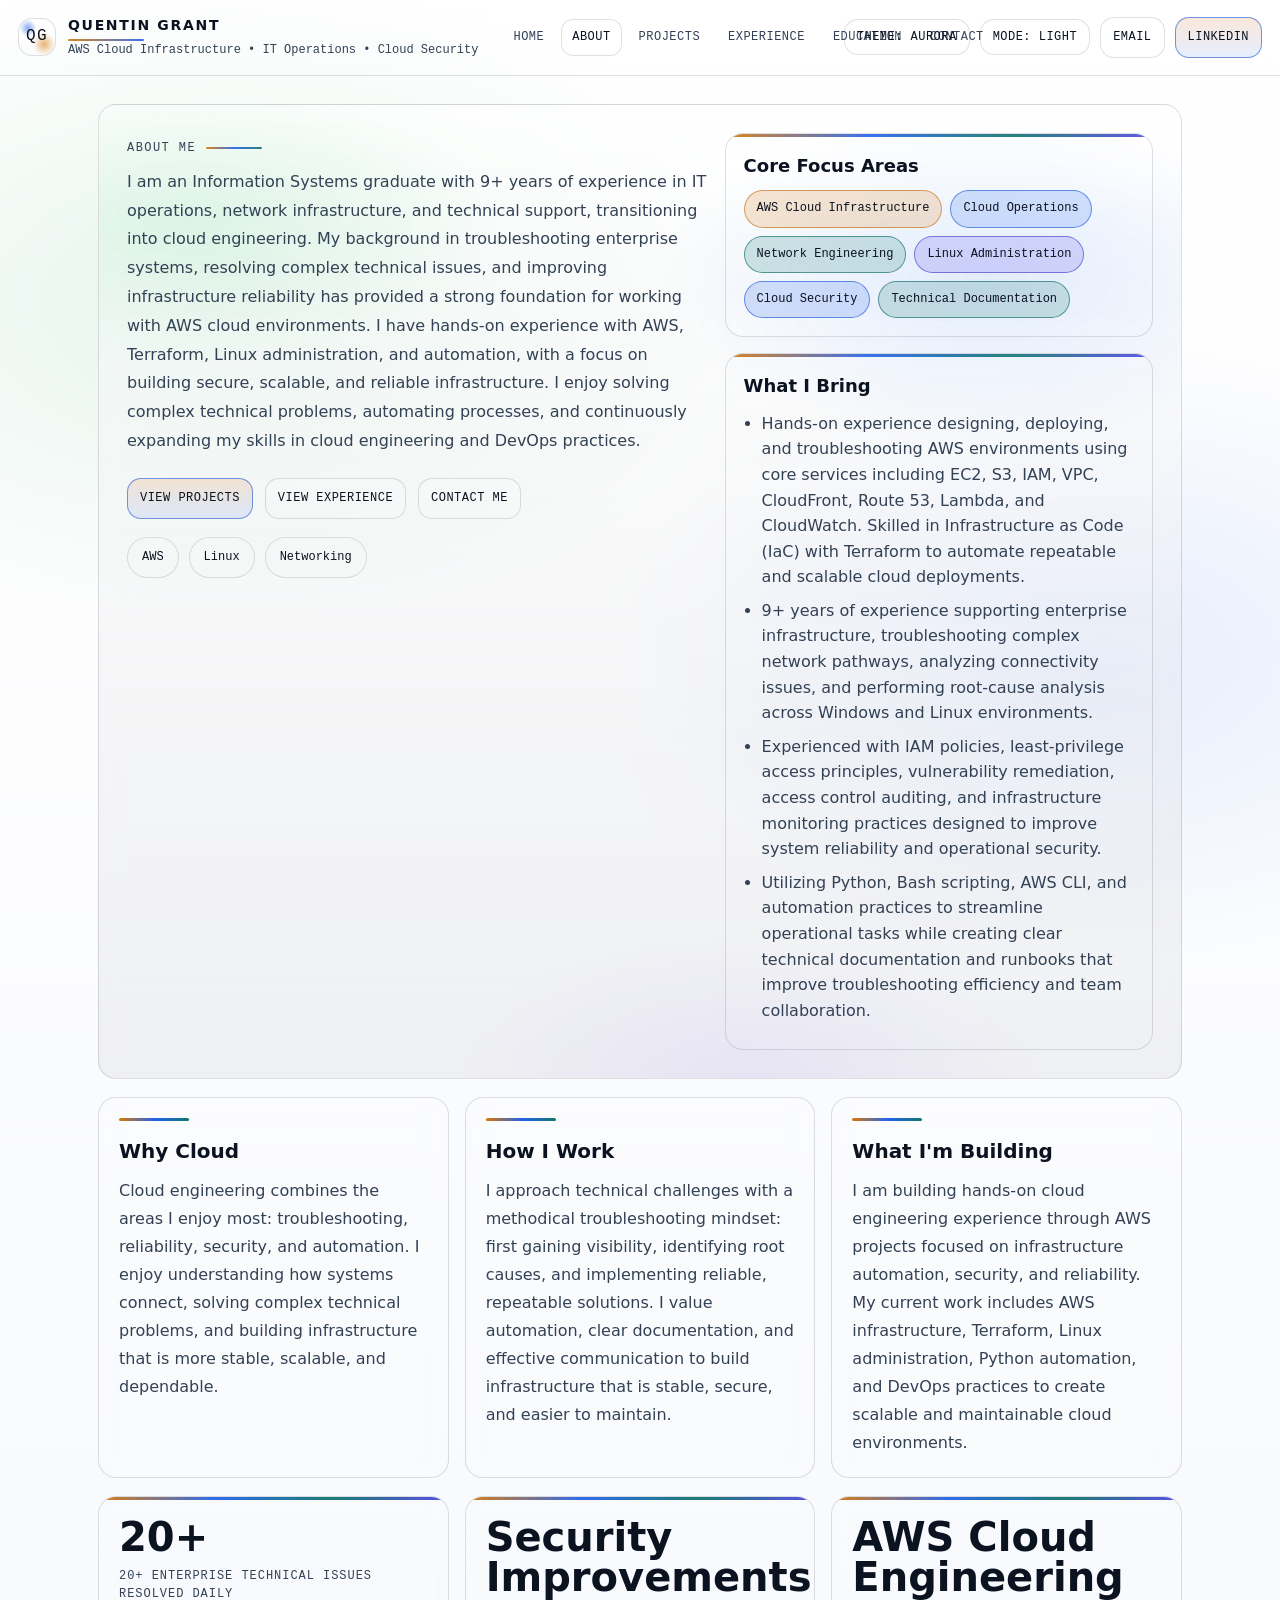
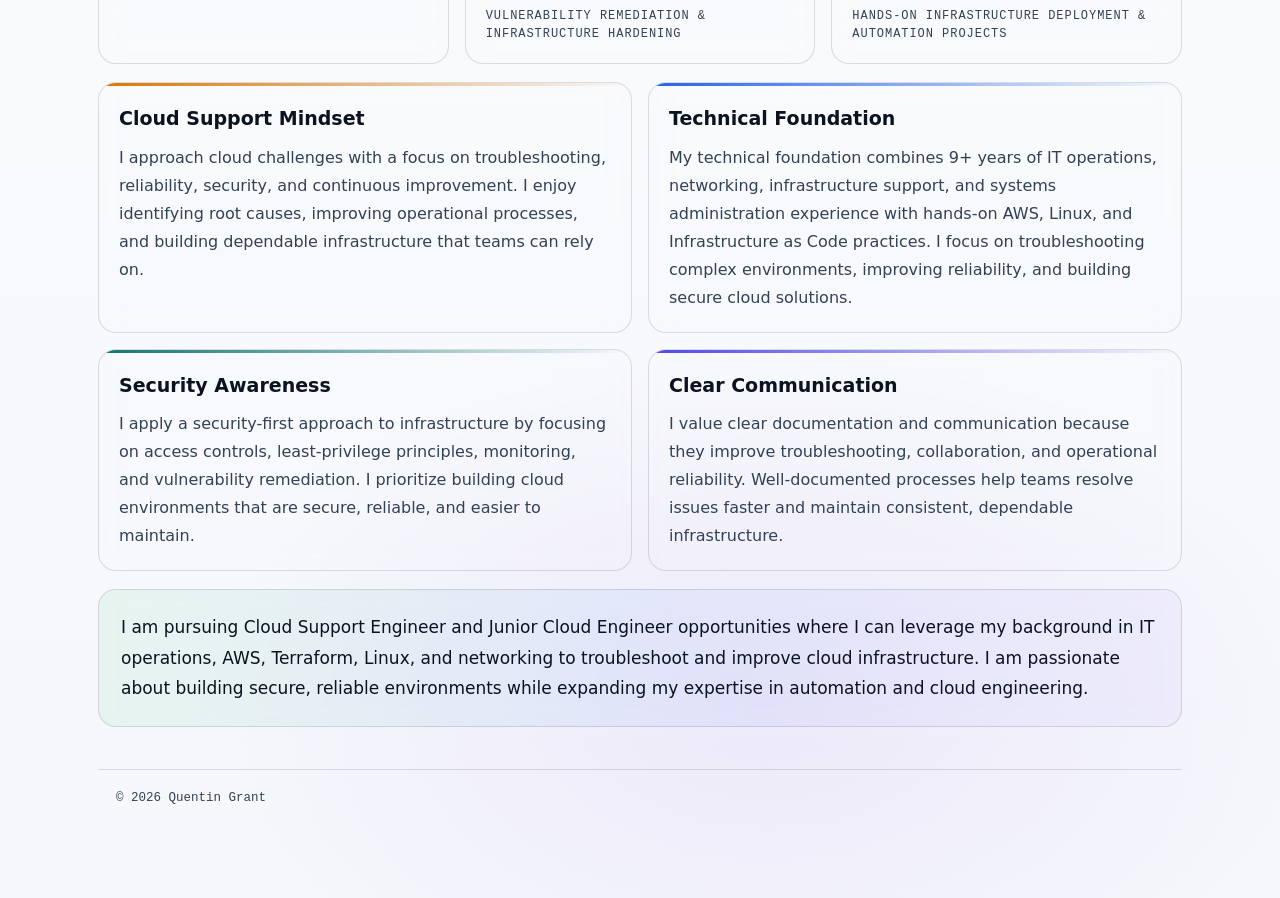
==== about.html @ b0194df8 "Update portfolio design and improve layout styling" ====
<!doctype html>
<html lang="en">
<head>
  <meta charset="utf-8" />
  <meta name="viewport" content="width=device-width,initial-scale=1" />
  <meta name="description" content="About Quentin Grant — AWS Cloud Engineer" />
  <meta property="og:title" content="Quentin Grant | About" />
  <meta property="og:description" content="AWS Cloud Engineer • AWS Cloud Infrastructure • IT Operations • Security" />
  <meta property="og:type" content="website" />
  <meta property="og:image" content="profile.jpg.jpg" />
  <title>Quentin Grant | About</title>
  <link rel="stylesheet" href="styles.css" />

  <style>
    .about-shell{
      display:grid;
      gap:18px;
    }

    .about-hero{
      position:relative;
      overflow:hidden;
      padding:28px;
    }

    .about-hero::before{
      content:"";
      position:absolute;
      inset:0;
      background:
        radial-gradient(520px 240px at 8% 12%, rgba(34,197,94,.12), transparent 60%),
        radial-gradient(540px 260px at 82% 18%, rgba(59,130,246,.14), transparent 62%),
        radial-gradient(500px 240px at 60% 100%, rgba(167,139,250,.12), transparent 60%);
      pointer-events:none;
    }

    .about-hero-grid{
      position:relative;
      z-index:1;
      display:grid;
      grid-template-columns:1.15fr .85fr;
      gap:18px;
      align-items:stretch;
    }

    .about-main,
    .about-side{
      min-width:0;
    }

    .about-kicker{
      display:inline-flex;
      align-items:center;
      gap:10px;
      font-family:var(--mono);
      font-size:12px;
      letter-spacing:.12em;
      text-transform:uppercase;
      color:var(--muted);
      margin-bottom:10px;
    }

    .about-kicker::after{
      content:"";
      width:56px;
      height:2px;
      border-radius:999px;
      background:linear-gradient(90deg, var(--a1), var(--a2), var(--a3));
      opacity:.9;
    }

    .about-title{
      margin:0 0 12px;
      font-size:clamp(30px, 4vw, 46px);
      line-height:1.05;
      letter-spacing:-.03em;
      max-width:12ch;
    }

    .about-lead{
      margin:0;
      color:var(--muted);
      font-size:16px;
      line-height:1.8;
      max-width:64ch;
    }

    .about-action-row{
      display:flex;
      flex-wrap:wrap;
      gap:12px;
      margin-top:22px;
    }

    .about-mini-row{
      display:flex;
      flex-wrap:wrap;
      gap:10px;
      margin-top:18px;
    }

    .about-mini-chip{
      padding:10px 14px;
      border-radius:999px;
      border:1px solid var(--line);
      background:rgba(255,255,255,.05);
      font-family:var(--mono);
      font-size:12px;
      color:var(--text);
    }

    .about-side{
      display:flex;
      flex-direction:column;
      gap:16px;
    }

    .about-panel{
      position:relative;
      border:1px solid var(--line);
      border-radius:18px;
      background:rgba(255,255,255,.04);
      padding:18px;
      overflow:hidden;
      transition:transform .25s ease, box-shadow .25s ease, border-color .25s ease;
    }

    .about-panel:hover{
      transform:translateY(-4px);
      box-shadow:0 18px 34px rgba(0,0,0,.22);
      border-color:rgba(255,255,255,.2);
    }

    .about-panel::before{
      content:"";
      position:absolute;
      left:0;
      top:0;
      right:0;
      height:3px;
      background:linear-gradient(90deg, var(--a1), var(--a2), var(--a3), var(--a4));
      opacity:.9;
    }

    .about-panel h3{
      margin:0 0 10px;
      font-size:18px;
    }

    .about-focus-tags{
      display:flex;
      flex-wrap:wrap;
      gap:8px;
      margin-top:8px;
    }

    .about-focus-tags span{
      display:inline-flex;
      align-items:center;
      justify-content:center;
      padding:8px 12px;
      border-radius:999px;
      font-family:var(--mono);
      font-size:12px;
      white-space:nowrap;
      border:1px solid var(--line);
      color:var(--text);
      transition:transform .2s ease, box-shadow .2s ease;
    }

    .about-focus-tags span:nth-child(1){
      border-color: color-mix(in oklab, var(--a1) 60%, var(--line));
      background: color-mix(in oklab, var(--a1) 18%, transparent);
    }

    .about-focus-tags span:nth-child(2){
      border-color: color-mix(in oklab, var(--a2) 60%, var(--line));
      background: color-mix(in oklab, var(--a2) 18%, transparent);
    }

    .about-focus-tags span:nth-child(3){
      border-color: color-mix(in oklab, var(--a3) 60%, var(--line));
      background: color-mix(in oklab, var(--a3) 18%, transparent);
    }

    .about-focus-tags span:nth-child(4){
      border-color: color-mix(in oklab, var(--a4) 60%, var(--line));
      background: color-mix(in oklab, var(--a4) 18%, transparent);
    }

    .about-focus-tags span:nth-child(5){
      border-color: color-mix(in oklab, var(--a2) 60%, var(--line));
      background: color-mix(in oklab, var(--a2) 18%, transparent);
    }

    .about-focus-tags span:nth-child(6){
      border-color: color-mix(in oklab, var(--a3) 60%, var(--line));
      background: color-mix(in oklab, var(--a3) 18%, transparent);
    }

    .about-focus-tags span:hover{
      transform:translateY(-2px);
      box-shadow:0 6px 14px rgba(0,0,0,.25);
    }

    .about-list{
      margin:0;
      padding-left:18px;
      color:var(--muted);
    }

    .about-list li{
      margin:8px 0;
      line-height:1.6;
    }

    .about-story{
      display:grid;
      grid-template-columns:repeat(3, 1fr);
      gap:16px;
    }

    .story-card{
      position:relative;
      padding:20px;
      border-radius:18px;
      border:1px solid var(--line);
      background:rgba(255,255,255,.035);
      overflow:hidden;
      transition:transform .25s ease, box-shadow .25s ease;
    }

    .story-card:hover{
      transform:translateY(-4px);
      box-shadow:0 18px 34px rgba(0,0,0,.2);
    }

    .story-card .story-line{
      width:70px;
      height:3px;
      border-radius:999px;
      background:linear-gradient(90deg, var(--a1), var(--a2), var(--a3));
      margin-bottom:14px;
    }

    .story-card h3{
      margin:0 0 10px;
      font-size:20px;
    }

    .story-card p{
      margin:0;
      color:var(--muted);
      line-height:1.75;
    }

    .about-stats{
      display:grid;
      grid-template-columns:repeat(3, 1fr);
      gap:16px;
    }

    .about-stat{
      position:relative;
      padding:20px;
      border-radius:18px;
      border:1px solid var(--line);
      background:linear-gradient(180deg, rgba(255,255,255,.07), rgba(255,255,255,.03));
      overflow:hidden;
    }

    .about-stat::before{
      content:"";
      position:absolute;
      inset:0 auto auto 0;
      width:100%;
      height:3px;
      background:linear-gradient(90deg, var(--a1), var(--a2), var(--a3), var(--a4));
      opacity:.95;
    }

    .about-stat-number{
      font-size:40px;
      font-weight:800;
      line-height:1;
      margin-bottom:10px;
    }

    .about-stat-label{
      font-family:var(--mono);
      font-size:12px;
      letter-spacing:.08em;
      text-transform:uppercase;
      color:var(--muted);
      line-height:1.5;
    }

    .about-strength-grid{
      display:grid;
      grid-template-columns:repeat(2, 1fr);
      gap:16px;
    }

    .about-strength{
      position:relative;
      padding:20px;
      border-radius:18px;
      border:1px solid var(--line);
      background:rgba(255,255,255,.035);
      overflow:hidden;
      transition:transform .25s ease, box-shadow .25s ease;
    }

    .about-strength:hover{
      transform:translateY(-4px);
      box-shadow:0 18px 34px rgba(0,0,0,.2);
    }

    .about-strength::before{
      content:"";
      position:absolute;
      left:0;
      top:0;
      right:0;
      height:3px;
    }

    .about-strength:nth-child(1)::before{ background:linear-gradient(90deg, var(--a1), transparent); }
    .about-strength:nth-child(2)::before{ background:linear-gradient(90deg, var(--a2), transparent); }
    .about-strength:nth-child(3)::before{ background:linear-gradient(90deg, var(--a3), transparent); }
    .about-strength:nth-child(4)::before{ background:linear-gradient(90deg, var(--a4), transparent); }

    .about-strength h3{
      margin:0 0 10px;
      font-size:19px;
    }

    .about-strength p{
      margin:0;
      color:var(--muted);
      line-height:1.75;
    }

    .about-cta-box{
      padding:22px;
      border-radius:18px;
      border:1px solid var(--line);
      background:linear-gradient(90deg, rgba(34,197,94,.07), rgba(59,130,246,.07), rgba(167,139,250,.07));
    }

    .about-cta-box p{
      margin:0;
      font-size:17px;
      line-height:1.8;
      color:var(--text);
    }

    @media (max-width: 980px){
      .about-hero-grid,
      .about-story,
      .about-stats,
      .about-strength-grid{
        grid-template-columns:1fr;
      }

      .about-title{
        max-width:none;
      }
    }
  </style>
</head>

<body data-theme="aurora" data-page="about">
  <a class="skip" href="#content">Skip to content</a>

  <header>
    <div class="topbar">
      <div class="brand">
        <div class="logo" aria-hidden="true">QG</div>
        <div>
          <h1>Quentin Grant</h1>
          <p>AWS Cloud Infrastructure • IT Operations • Cloud Security</p>
        </div>
      </div>

      <nav aria-label="Primary">
        <a href="index.html">Home</a>
        <a href="about.html" class="active">About</a>
        <a href="projects.html">Projects</a>
        <a href="experience.html">Experience</a>
        <a href="education.html">Education</a>
        <a href="contact.html">Contact</a>
      </nav>

      <div class="actions">
        <button class="btn" id="themeBtn" type="button">Theme: Aurora</button>
        <button class="btn" id="modeBtn" type="button">Mode: Dark</button>
        <a class="btn" href="mailto:Quentingrant82@gmail.com">Email</a>
        <a class="btn primary" href="https://www.linkedin.com/in/quentingrant/" target="_blank" rel="noreferrer">LinkedIn</a>
      </div>
    </div>
  </header>

  <main id="content" class="about-shell">

    <section class="card about-hero">
      <div class="about-hero-grid">
        <div class="about-main">
          <div class="about-kicker">About Me</div>
          <p class="about-lead">
            I am an Information Systems graduate with 9+ years of experience in IT operations, network infrastructure, and technical support, transitioning into cloud engineering. 
            My background in troubleshooting enterprise systems, resolving complex technical issues, and improving infrastructure reliability has provided a strong foundation for working with AWS cloud environments.

            I have hands-on experience with AWS, Terraform, Linux administration, and automation, with a focus on building secure, scalable, and reliable infrastructure. 
            I enjoy solving complex technical problems, automating processes, and continuously expanding my skills in cloud engineering and DevOps practices.
          </p>

          <div class="about-action-row">
            <a class="btn primary" href="projects.html">View Projects</a>
            <a class="btn" href="experience.html">View Experience</a>
            <a class="btn" href="contact.html">Contact Me</a>
          </div>

          <div class="about-mini-row">
            <span class="about-mini-chip">AWS</span>
            <span class="about-mini-chip">Linux</span>
            <span class="about-mini-chip">Networking</span>
          </div>
        </div>

        <aside class="about-side">
          <div class="about-panel">
            <h3>Core Focus Areas</h3>
            <div class="about-focus-tags">
              <span>AWS Cloud Infrastructure</span>
              <span>Cloud Operations</span>
              <span>Network Engineering</span>
              <span>Linux Administration</span>
              <span>Cloud Security</span>
              <span>Technical Documentation</span>
            </div>
          </div>

          <div class="about-panel">
            <h3>What I Bring</h3>
            <ul class="about-list">
              <li> Hands-on experience designing, deploying, and troubleshooting AWS environments using core services including EC2, S3, IAM, VPC, CloudFront, Route 53, Lambda, and CloudWatch. 
                   Skilled in Infrastructure as Code (IaC) with Terraform to automate repeatable and scalable cloud deployments. </li>

              <li> 9+ years of experience supporting enterprise infrastructure, troubleshooting complex network pathways, analyzing connectivity issues, and performing root-cause analysis across Windows and Linux environments. </li>

              <li> Experienced with IAM policies, least-privilege access principles, vulnerability remediation, access control auditing, and infrastructure monitoring practices designed to improve system reliability and operational security. </li>

              <li> Utilizing Python, Bash scripting, AWS CLI, and automation practices to streamline operational tasks while creating clear technical documentation and runbooks that improve troubleshooting efficiency and team collaboration. </li>
            </ul>
          </div>
        </aside>
      </div>
    </section>

    <section class="about-story">
      <article class="story-card card">
        <div class="story-line"></div>
        <h3>Why Cloud</h3>
        <p>
          Cloud engineering combines the areas I enjoy most: troubleshooting, reliability, security, and automation. 
          I enjoy understanding how systems connect, solving complex technical problems, and building infrastructure that is more stable, scalable, and dependable.
        </p>
      </article>

      <article class="story-card card">
        <div class="story-line"></div>
        <h3>How I Work</h3>
        <p>
          I approach technical challenges with a methodical troubleshooting mindset: first gaining visibility, identifying root causes, and implementing reliable, repeatable solutions. 
          I value automation, clear documentation, and effective communication to build infrastructure that is stable, secure, and easier to maintain.
        </p>
      </article>

      <article class="story-card card">
        <div class="story-line"></div>
        <h3>What I'm Building</h3>
        <p>
          I am building hands-on cloud engineering experience through AWS projects focused on infrastructure automation, security, and reliability. 
          My current work includes AWS infrastructure, Terraform, Linux administration, Python automation, and DevOps practices to create scalable and maintainable cloud environments.
        </p>
      </article>
    </section>

    <section class="about-stats">
      <div class="about-stat card">
        <div class="about-stat-number">20+</div>
        <div class="about-stat-label">20+ Enterprise Technical Issues Resolved Daily</div>
      </div>

      <div class="about-stat card">
        <div class="about-stat-number">Security Improvements</div>
        <div class="about-stat-label">Vulnerability Remediation & Infrastructure Hardening</div>
      </div>

      <div class="about-stat card">
        <div class="about-stat-number">AWS Cloud Engineering</div>
        <div class="about-stat-label">Hands-On Infrastructure Deployment & Automation Projects</div>
      </div>
    </section>

    <section class="about-strength-grid">
      <article class="about-strength card">
        <h3>Cloud Support Mindset</h3>
        <p>
          I approach cloud challenges with a focus on troubleshooting, reliability, security, and continuous improvement. 
          I enjoy identifying root causes, improving operational processes, and building dependable infrastructure that teams can rely on.
        </p>
      </article>

      <article class="about-strength card">
        <h3>Technical Foundation</h3>
        <p>
          My technical foundation combines 9+ years of IT operations, networking, infrastructure support, and systems administration experience with hands-on AWS, Linux, and Infrastructure as Code practices. 
          I focus on troubleshooting complex environments, improving reliability, and building secure cloud solutions.
        </p>
      </article>

      <article class="about-strength card">
        <h3>Security Awareness</h3>
        <p>
          I apply a security-first approach to infrastructure by focusing on access controls, least-privilege principles, monitoring, and vulnerability remediation. 
          I prioritize building cloud environments that are secure, reliable, and easier to maintain.
        </p>
      </article>

      <article class="about-strength card">
        <h3>Clear Communication</h3>
        <p>
          I value clear documentation and communication because they improve troubleshooting, collaboration, and operational reliability. 
          Well-documented processes help teams resolve issues faster and maintain consistent, dependable infrastructure.
        </p>
      </article>
    </section>

    <section class="about-cta-box card">
      <p>
        I am pursuing Cloud Support Engineer and Junior Cloud Engineer opportunities where I can leverage my background in IT operations, AWS, Terraform, Linux, and networking to troubleshoot and improve cloud infrastructure. 
        I am passionate about building secure, reliable environments while expanding my expertise in automation and cloud engineering.
      </p>
    </section>

    <div class="footer">
      <div>© <span id="year"></span> Quentin Grant</div>
    </div>
  </main>

  <script src="script.js"></script>
</body>
</html>
---- styles.css ----
:root{
  --max: 1380px;
  --radius: 18px;
  --shadow: 0 16px 50px rgba(255,255,255,.09);
  --mono: ui-monospace, SFMono-Regular, Menlo, Monaco, Consolas, "Courier New", monospace;
  --sans: ui-sans-serif, system-ui, -apple-system, Segoe UI, Roboto, Helvetica, Arial, "Apple Color Emoji", "Segoe UI Emoji";
  --focus: #111;
}

/* DEFAULT = AURORA DARK */
body{
  --bg:#0b0f14;
  --surface: rgba(255,255,255,.06);
  --surface2: rgba(255,255,255,.09);
  --text:#f5f7fb;
  --muted:#b8c2d4;
  --line: rgba(255,255,255,.14);

  --a1:#22c55e;
  --a2:#3b82f6;
  --a3:#a78bfa;
  --a4:#f59e0b;

  --bg0: radial-gradient(900px 520px at 18% 12%, rgba(59,130,246,.20), transparent 62%),
         radial-gradient(820px 520px at 86% 26%, rgba(96,165,250,.14), transparent 60%),
         radial-gradient(900px 560px at 60% 92%, rgba(167,139,250,.16), transparent 62%),
         linear-gradient(180deg, #0b0f14 0%, #05070a 100%);
}

/* AURORA LIGHT */
body[data-mode="light"]{
  --bg:#ffffff;
  --surface: rgba(15,23,42,.05);
  --surface2: rgba(255,255,255,.64);
  --text:#0b1220;
  --muted:#334155;
  --line: rgba(2,6,23,.12);

  --a1:#16a34a;
  --a2:#2563eb;
  --a3:#7c3aed;
  --a4:#d97706;

  --bg0: radial-gradient(900px 520px at 18% 12%, rgba(22,163,74,.10), transparent 62%),
         radial-gradient(820px 520px at 86% 26%, rgba(37,99,235,.10), transparent 60%),
         radial-gradient(900px 560px at 60% 92%, rgba(124,58,237,.08), transparent 62%),
         linear-gradient(180deg, #ffffff 0%, #f5f7fb 100%);
}

*{box-sizing:border-box}
html{scroll-behavior:smooth}

body{
  margin:0;
  font-family:var(--sans);
  background:var(--bg0);
  color:var(--text);
  line-height:1.6;
}

a{
  color:inherit;
  text-decoration:none;
}

a:hover{
  text-decoration:underline;
  opacity:.95;
}

:focus-visible{
  outline:2px solid var(--a2);
  outline-offset:3px;
  border-radius:12px;
}

.skip{
  position:absolute;
  left:-999px;
  top:auto;
  width:1px;
  height:1px;
  overflow:hidden;
}

.skip:focus{
  left:16px;
  top:16px;
  width:auto;
  height:auto;
  padding:10px 12px;
  border:1px solid var(--line);
  background:var(--bg);
  border-radius:12px;
  z-index:9999;
}

header{
  position:sticky;
  top:0;
  z-index:50;

  backdrop-filter: blur(12px);
  -webkit-backdrop-filter: blur(12px);

  background: rgba(255,255,255,0.06); /* glass grey like cards */
  border-bottom:1px solid var(--line);
  box-shadow: var(--shadow);
}

.topbar{
  max-width:var(--max);
  margin:0 auto;
  padding:14px 18px;

  display:grid;
  grid-template-columns:auto 1fr auto;
  align-items:center;
  gap:24px;

  background: transparent; /* important */
}

.brand{
  display:flex;
  align-items:center;
  gap:12px;
  min-width:0;
}

.logo{
  width:38px;
  height:38px;
  border-radius:14px;
  border:1px solid var(--line);
  background:
    radial-gradient(12px 12px at 25% 25%, color-mix(in oklab, var(--a2) 55%, transparent), transparent 70%),
    radial-gradient(16px 16px at 70% 70%, color-mix(in oklab, var(--a1) 55%, transparent), transparent 70%),
    linear-gradient(180deg, rgba(255,255,255,.10), rgba(255,255,255,.02));
  display:grid;
  place-items:center;
  font-family:var(--mono);
  letter-spacing:.08em;
  flex:0 0 auto;
}

.brand h1{
  margin:0;
  font-size:14px;
  letter-spacing:.12em;
  text-transform:uppercase;
  font-weight:700;
  position:relative;
  padding-bottom:5px;
  white-space:nowrap;
}

.brand h1::after{
  content:"";
  position:absolute;
  left:0;
  bottom:0;
  height:2px;
  width:76px;
  border-radius:999px;
  background:linear-gradient(90deg, var(--a1), var(--a2), var(--a3));
  background-size:200% 100%;
  animation:sweep 2.8s linear infinite;
  opacity:.9;
}

@keyframes sweep{
  0%{background-position:0% 50%}
  100%{background-position:200% 50%}
}

.brand p{
  margin:0;
  font-size:12px;
  color:var(--muted);
  font-family:var(--mono);
}

nav{
  display:flex;
  gap:6px;
  align-items:center;
  justify-content:flex-start;
  min-width:0;
  overflow:visible;
}

nav a{
  font-family:var(--mono);
  font-size:12px;
  letter-spacing:.04em;
  text-transform:uppercase;
  color:var(--muted);
  padding:8px 10px;
  border-radius:12px;
  border:1px solid transparent;
  white-space:nowrap;
  flex:0 0 auto;
}

nav a:hover,
nav a.active{
  border-color:var(--line);
  background:rgba(255,255,255,.04);
  color:var(--text);
  text-decoration:none;
}

.actions{
  display:flex;
  gap:10px;
  align-items:center;
  justify-content:flex-end;
  flex-wrap:nowrap;
  min-width:max-content;
}

.btn{
  display:inline-flex;
  align-items:center;
  gap:10px;
  padding:10px 12px;
  border-radius:14px;
  border:1px solid var(--line);
  background:rgba(255,255,255,.04);
  color:var(--text);
  font-family:var(--mono);
  font-size:12px;
  letter-spacing:.04em;
  text-transform:uppercase;
  cursor:pointer;
  white-space:nowrap;
}

.btn:hover{
  background:rgba(255,255,255,.06);
  text-decoration:none;
}

.btn.primary{
  border-color:color-mix(in oklab, var(--a2) 55%, var(--line));
  background:linear-gradient(
    180deg,
    color-mix(in oklab, var(--a1) 18%, rgba(255,255,255,.18)),
    color-mix(in oklab, var(--a2) 12%, rgba(255,255,255,.06))
  );
}

main{
  max-width:1120px;
  margin:0 auto;
  padding:28px 18px 72px;
}

.card{
  border:1px solid var(--line);
  border-radius:var(--radius);
  box-shadow:var(--shadow);
  background:linear-gradient(180deg, var(--surface2), var(--surface));
  backdrop-filter:blur(10px);
}

.hero{
  display:grid;
  grid-template-columns:1.1fr .9fr;
  gap:18px;
  align-items:stretch;
}

.hero .left{
  padding:26px;
}

.hero .right{
  padding:22px;
  display:flex;
  flex-direction:column;
  gap:14px;
}

.heroTop{
  display:flex;
  align-items:center;
  gap:18px;
  flex-wrap:wrap;
  margin-bottom:12px;
}

.avatar{
  width:112px;
  height:112px;
  border-radius:50%;
  object-fit:cover;
  display:block;
  border:3px solid transparent;
  background:
    linear-gradient(var(--bg), var(--bg)) padding-box,
    linear-gradient(90deg, var(--a1), var(--a2), var(--a3), var(--a4)) border-box;
  box-shadow:0 18px 40px rgba(0,0,0,.30);
  transition:.25s ease;
}

.avatar:hover{
  transform:translateY(-1px) scale(1.02);
}


.kicker{
  display:inline-flex;
  align-items:center;
  gap:10px;
  font-family:var(--mono);
  font-size:12px;
  letter-spacing:.08em;
  text-transform:uppercase;
  color:var(--muted);
}


.dot{
  width:8px;
  height:8px;
  border-radius:50%;
  background:linear-gradient(90deg, var(--a1), var(--a2));
  box-shadow:0 0 0 4px color-mix(in oklab, var(--a2) 25%, transparent);
}

.roleLabel{
  margin-top:6px;
}

.headline{
  margin:10px 0 10px;
  font-size:clamp(28px, 3vw, 38px);
  line-height:1.15;
  letter-spacing:-0.02em;
}

.sub{
  margin:0;
  color:var(--muted);
  font-size:15px;
  max-width:68ch;
}

.meta{
  display:flex;
  flex-wrap:wrap;
  gap:10px;
  margin-top:16px;
}

.chip{
  display:inline-flex;
  align-items:center;
  gap:8px;
  padding:10px 12px;
  border-radius:999px;
  border:1px solid var(--line);
  background:rgba(255,255,255,.09);
  font-family:var(--mono);
  font-size:12px;
  color:var(--muted);
}

.heroActions{
  margin-top:18px;
  display:flex;
  gap:10px;
  flex-wrap:wrap;
}

.divider{
  height:1px;
  background:var(--line);
  margin:18px 0 14px;
}

.small{
  font-size:12px;
  color:var(--muted);
}

.item{
  padding:16px;
  border-radius:16px;
  border:1px solid var(--line);
  background:rgba(255,255,255,.03);
  position:relative;
  overflow:hidden;
}

.flatItem{
  border:none;
  background:transparent;
  padding:0;
}

.item h3{
  margin:0 0 6px;
  font-size:16px;
}

.where{
  font-family:var(--mono);
  font-size:12px;
  color:var(--muted);
  line-height:1.4;
}

.item ul{
  margin:10px 0 0 18px;
  color:var(--text);
  font-family:var(--sans);  /* matches "Operational Impact" heading */
  font-size:12px;           /* keep same size */
  line-height:1.5;
}

.item li{
  margin:6px 0;
}


.stack{
  display:flex;
  flex-wrap:wrap;
  gap:8px;
}

.topGap{
  margin-top:10px;
}

.tag{
  padding:8px 10px;
  border-radius:999px;
  border:1px solid color-mix(in oklab, var(--tagAccent) 55%, var(--line));
  background:color-mix(in oklab, var(--tagAccent) 12%, rgba(255,255,255,.02));
  font-family:var(--mono);
  font-size:12px;
  color:var(--text);
}

.stack .tag:nth-child(4n+1){--tagAccent:var(--a1)}
.stack .tag:nth-child(4n+2){--tagAccent:var(--a2)}
.stack .tag:nth-child(4n+3){--tagAccent:var(--a3)}
.stack .tag:nth-child(4n+4){--tagAccent:var(--a4)}


.badges{
  display:flex;
  flex-wrap:wrap;
  gap:10px;
  margin-top:12px;
}

.badge{
  display:inline-flex;
  align-items:center;
  gap:10px;
  padding:10px 12px;
  border-radius:14px;
  border:1px solid var(--line);
  background:rgba(255,255,255,.03);
  font-family:var(--mono);
  font-size:12px;
}

.badge .pillDot{
  width:10px;
  height:10px;
  border-radius:50%;
  background:var(--b);
  box-shadow:0 0 0 4px color-mix(in oklab, var(--b) 25%, transparent);
}

.badge[data-brand="google"]{--b:#4285F4}
.badge[data-brand="aws"]{--b:#FF9900}
.badge[data-brand="security"]{--b:#22c55e}

.section{
  margin-top:18px;
  padding:22px;
  position:relative;
  overflow:hidden;
}

.section::before{
  content:"";
  position:absolute;
  left:0;
  top:0;
  right:0;
  height:3px;
  background:linear-gradient(90deg, var(--a1), var(--a2), var(--a3), var(--a4));
  opacity:.85;
}

.section h2{
  margin:0 0 12px;
  font-size:14px;
  font-family:var(--mono);
  letter-spacing:.12em;
  text-transform:uppercase;
  color:var(--muted);
  display:inline-flex;
  align-items:center;
  gap:10px;
}

.section h2::after{
  content:"";
  height:2px;
  width:48px;
  border-radius:999px;
  background:linear-gradient(90deg, var(--a2), var(--a3));
  opacity:.9;
}

.statsGrid{
  display:grid;
  grid-template-columns:repeat(3, 1fr);
  gap:16px;
  margin-top:12px;
}

.statCard{
  padding:18px 20px;
  border-radius:18px;
  border:1px solid var(--line);
  background:rgba(255,255,255,.03);
}

.statNumber{
  font-size:28px;
  font-weight:800;
  line-height:1;
  margin-bottom:12px;
}

.statLabel{
  font-family:var(--mono);
  font-size:12px;
  text-transform:uppercase;
  letter-spacing:.08em;
  color:var(--muted);
}

.projectPreviewGrid{
  display:grid;
  grid-template-columns:1fr 1fr;
  gap:16px;
  margin-top:12px;
}

.projectPreviewCard{
  padding:18px;
  border-radius:18px;
  border:1px solid var(--line);
  background:rgba(255,255,255,.03);
}

.projectPreviewCard h3{
  margin:0 0 8px;
  font-size:18px;
}

.projectMeta{
  font-family:var(--mono);
  font-size:12px;
  color:var(--muted);
  margin-bottom:14px;
}

.projectPreviewCard p{
  color:var(--text);
  margin:0 0 18px;
}

.footer{
  margin-top:24px;
  padding:18px;
  border-top:1px solid var(--line);
  color:var(--muted);
  font-family:var(--mono);
  font-size:12.5px;
  display:flex;
  justify-content:space-between;
  gap:12px;
  flex-wrap:wrap;
}

input,
textarea{
  width:100%;
  margin:6px 0 12px;
  padding:10px 12px;
  border-radius:14px;
  border:1px solid var(--line);
  background:rgba(0,0,0,.18);
  color:var(--text);
  font-family:var(--sans);
}

body[data-mode="light"] input,
body[data-mode="light"] textarea{
  background:rgba(255,255,255,.7);
}

@media (max-width: 1240px){
  .topbar{
    grid-template-columns:1fr;
    gap:14px;
  }

  nav{
    flex-wrap:wrap;
    gap:8px;
  }

  .actions{
    justify-content:flex-start;
    flex-wrap:wrap;
    min-width:0;
  }
}

@media (max-width: 900px){
  .hero{
    grid-template-columns:1fr;
  }

  .statsGrid,
  .projectPreviewGrid{
    grid-template-columns:1fr;
  }

  .headline{
  font-size:clamp(28px, 2.5vw, 32px);
}

  .brand{
    min-width:auto;
  }
}

@media print{
  header{
    position:static;
    backdrop-filter:none;
    background:#fff;
  }

  body{
    background:#fff;
    color:#000;
  }

  .card,
  .item,
  .statCard,
  .projectPreviewCard{
    box-shadow:none;
  }

  a{
    color:#000;
  }
}

/* ================= HOVER EFFECTS ================= */

/* CARDS (main sections like hero, overview, etc.) */
.card{
  transition: transform .25s ease, box-shadow .25s ease, border-color .25s ease;
}

.card:hover{
  transform: translateY(-6px);
  box-shadow: 0 24px 60px rgba(0,0,0,.35);
  border-color: rgba(255,255,255,.25);
}


/* ITEMS (project boxes, overview boxes, etc.) */
.item{
  transition: transform .25s ease, box-shadow .25s ease, border-color .25s ease;
}

.item:hover{
  transform: translateY(-5px);
  box-shadow: 0 18px 40px rgba(0,0,0,.30);
  border-color: rgba(255,255,255,.2);
}


/* BUTTONS */
.btn{
  transition: all .2s ease;
}

.btn:hover{
  transform: translateY(-2px);
  box-shadow: 0 8px 18px rgba(0,0,0,.3);
}


/* NAV LINKS (top left menu) */
nav a{
  transition: all .2s ease;
}

nav a:hover{
  color: var(--text);
  transform: translateY(-1px);
}


/* ACTION BUTTONS (top right) */
.actions .btn:hover{
  transform: translateY(-2px) scale(1.03);
}


/* HERO IMAGE (profile picture) */
.avatar{
  transition: transform .3s ease, box-shadow .3s ease;
}

.avatar:hover{
  transform: scale(1.05);
  box-shadow: 0 20px 40px rgba(0,0,0,.4);
}


/* TAGS / PILLS (core skills etc.) */
.tag{
  transition: transform .2s ease, box-shadow .2s ease;
}

.tag:hover{
  transform: translateY(-2px);
  box-shadow: 0 6px 14px rgba(0,0,0,.25);
}


/* LINKS INSIDE CARDS */
.textLink{
  transition: all .2s ease;
}

.textLink:hover{
  letter-spacing: .03em;
}


.project-img {
  width: 100%;
  border-radius: 14px;
  display: block;
  transition: transform 0.4s ease, box-shadow 0.4s ease;
}


/* Hover effect */
.project-img:hover {
  transform: scale(1.05);
  box-shadow: 0 10px 30px rgba(0, 0, 0, 0.3);
}


.project-card {
  overflow: hidden;
}



/* LIGHT MODE GLASS EFFECT (matches dark mode style) */
body[data-mode="light"] .glass,
body[data-mode="light"] .panel,
body[data-mode="light"] .section,
body[data-mode="light"] .project-card,
body[data-mode="light"] .experience-card,
body[data-mode="light"] .content-block {
  background: rgba(255, 255, 255, 0.55); /* translucent grey/white */
  backdrop-filter: blur(12px);
  -webkit-backdrop-filter: blur(12px);
  border: 1px solid rgba(0, 0, 0, 0.08);
}





/* =========================================
   BETTER PILL COLORS FOR LIGHT + DARK MODE
   ========================================= */

/* Dark mode accents */
body:not([data-mode="light"]){
  --a1:#f59e0b;  /* AWS amber */
  --a2:#60a5fa;  /* cloud/infrastructure blue */
  --a3:#2dd4bf;  /* security teal */
  --a4:#818cf8;  /* systems indigo */
}

/* Light mode accents */
body[data-mode="light"]{
  --a1:#d97706;  /* AWS amber */
  --a2:#2563eb;  /* cloud/infrastructure blue */
  --a3:#0f766e;  /* security teal */
  --a4:#4f46e5;  /* systems indigo */
}

/* Shared pill polish */
.tag,
.chip,
.badge,
.projects-mini-chip,
.about-mini-chip,
.project-pills span,
.about-focus-tags span{
  transition: transform .2s ease, box-shadow .2s ease, border-color .2s ease, background .2s ease;
}

/* Core skill / tag pills */
.tag{
  border:1px solid color-mix(in oklab, var(--tagAccent) 42%, var(--line));
  background:color-mix(in oklab, var(--tagAccent) 14%, transparent);
  color:var(--text);
}

.stack .tag:nth-child(4n+1){ --tagAccent:var(--a1); }
.stack .tag:nth-child(4n+2){ --tagAccent:var(--a2); }
.stack .tag:nth-child(4n+3){ --tagAccent:var(--a3); }
.stack .tag:nth-child(4n+4){ --tagAccent:var(--a4); }

/* About page focus pills */
.about-focus-tags span:nth-child(4n+1),
.project-pills span:nth-child(4n+1){
  border-color: color-mix(in oklab, var(--a1) 42%, var(--line));
  background: color-mix(in oklab, var(--a1) 14%, transparent);
}

.about-focus-tags span:nth-child(4n+2),
.project-pills span:nth-child(4n+2){
  border-color: color-mix(in oklab, var(--a2) 42%, var(--line));
  background: color-mix(in oklab, var(--a2) 14%, transparent);
}

.about-focus-tags span:nth-child(4n+3),
.project-pills span:nth-child(4n+3){
  border-color: color-mix(in oklab, var(--a3) 42%, var(--line));
  background: color-mix(in oklab, var(--a3) 14%, transparent);
}

.about-focus-tags span:nth-child(4n+4),
.project-pills span:nth-child(4n+4){
  border-color: color-mix(in oklab, var(--a4) 42%, var(--line));
  background: color-mix(in oklab, var(--a4) 14%, transparent);
}

/* Mini chips stay cleaner and less saturated */
.chip,
.projects-mini-chip,
.about-mini-chip{
  border-color: color-mix(in oklab, var(--a2) 30%, var(--line));
  background: color-mix(in oklab, var(--a2) 10%, transparent);
  color: var(--text);
}

/* Certification badge dots aligned to cleaner palette */
.badge[data-brand="aws"]{ --b:#f59e0b; }
.badge[data-brand="google"]{ --b:#2563eb; }
.badge[data-brand="security"]{ --b:#0f766e; }

/* Hover stays polished in both modes */
.tag:hover,
.chip:hover,
.projects-mini-chip:hover,
.about-mini-chip:hover,
.project-pills span:hover,
.about-focus-tags span:hover{
  transform: translateY(-2px);
  box-shadow: 0 6px 14px rgba(0,0,0,.14);
}








/* At a Glance cards hover */
.statCard {
  transition: transform 0.3s ease, box-shadow 0.3s ease;
  cursor: pointer;
}

.statCard:hover {
  transform: translateY(-8px);
  box-shadow: 0 20px 40px rgba(0, 0, 0, 0.15);
}


.title-pill {
  display: inline-block;

  font-size: 0.7rem;
  font-weight: 600;
  letter-spacing: 0.08em;
  text-transform: uppercase;

  padding: 6px 10px;
  margin-right: 10px;

  border-radius: 999px;

  background: rgba(59, 130, 246, 0.1);
  color: #3b82f6;
  border: 1px solid rgba(59, 130, 246, 0.25);

  vertical-align: middle;
}


.pageTitle {
  display: flex;
  align-items: center;
  flex-wrap: wrap;
  gap: 12px;
}


/* EXPERIENCE BULLETS – ENHANCED READABILITY */
.item ul {
  font-size: 15px;
  line-height: 1.8;
  letter-spacing: 0.01em;
}

.item li {
  margin: 10px 0;
}


.twoCol {
  display: grid;
  grid-template-columns: 1fr 1fr;
  gap: 16px;
}

@media (max-width: 900px) {
  .twoCol {
    grid-template-columns: 1fr;
  }
}


.pageHero {
  padding: 28px 26px;   /* tighter but still breathable */
  min-height: 140px;    /* reduced height */
  display: flex;
  flex-direction: column;
  justify-content: center;
}

.pageHero .pageTitle {
  font-size: clamp(24px, 2.5vw, 30px); /* slightly smaller */
  line-height: 1.2;
  margin-bottom: 8px;
}

.pageHero .sub {
  font-size: 15px;
  line-height: 1.6;
  max-width: 65ch;
}


.twoCol .item ul {
  flex-grow: 1;
}


/* Default / Light mode */
h2.portfolio-headline {
  color: var(--text); /* uses text color from body variables */
}

/* Dark mode override */
@media (prefers-color-scheme: dark) {
  h2.portfolio-headline {
    color: #FFFFFF !important; /* force white in dark mode */
  }
}


.projects-shell{
      display:grid;
      gap:18px;
    }

    .projects-hero{
      position:relative;
      overflow:hidden;
      padding:28px;
    }

    .projects-hero::before{
      content:"";
      position:absolute;
      inset:0;
      background:
        radial-gradient(500px 240px at 10% 10%, rgba(34,197,94,.10), transparent 60%),
        radial-gradient(520px 260px at 85% 20%, rgba(59,130,246,.12), transparent 60%),
        radial-gradient(460px 240px at 60% 100%, rgba(167,139,250,.10), transparent 60%);
      pointer-events:none;
    }

    .projects-hero-inner{
      position:relative;
      z-index:1;
    }

    .projects-kicker{
      display:inline-flex;
      align-items:center;
      gap:10px;
      font-family:var(--mono);
      font-size:12px;
      letter-spacing:.12em;
      text-transform:uppercase;
      color:var(--muted);
      margin-bottom:12px;
    }

    .pageHero .kicker{
  display:inline-flex;
  align-items:center;
  gap:6px;

  padding:3px 8px;          /* slightly smaller bubble */
  margin-bottom:14px;

  border-radius:999px;
  border:1px solid var(--line);
  background:rgba(255,255,255,.04);

  font-family:var(--mono);
  font-size:10px;           /* slightly smaller text */
  letter-spacing:.08em;
  text-transform:uppercase;
}

    .projects-title{
      margin:0 0 12px;
      font-size:clamp(30px, 4vw, 44px);
      line-height:1.05;
      letter-spacing:-.03em;
      max-width:12ch;
    }

    .projects-lead{
      margin:0;
      max-width:68ch;
      color:var(--muted);
      font-size:16px;
      line-height:1.8;
    }

    .projects-mini-row{
      display:flex;
      flex-wrap:wrap;
      gap:10px;
      margin-top:18px;
    }

    .projects-mini-chip{
      padding:10px 14px;
      border-radius:999px;
      border:1px solid var(--line);
      background:rgba(255,255,255,.05);
      font-family:var(--mono);
      font-size:12px;
      color:var(--text);
    }

    .project-group{
      padding:22px;
    }

    .project-group-title{
      margin:0 0 14px;
      font-size:14px;
      font-family:var(--mono);
      letter-spacing:.12em;
      text-transform:uppercase;
      color:var(--muted);
      display:inline-flex;
      align-items:center;
      gap:10px;
    }

    .project-group-title::after{
      content:"";
      height:2px;
      width:48px;
      border-radius:999px;
      background:linear-gradient(90deg, var(--a2), var(--a3));
      opacity:.9;
    }

    .project-stack{
      display:grid;
      gap:16px;
    }

    .project-card{
      padding:18px;
      border-radius:18px;
      border:1px solid var(--line);
      background:rgba(255,255,255,.035);
      transition:transform .25s ease, box-shadow .25s ease, border-color .25s ease;
    }

    .project-card:hover{
      transform:translateY(-4px);
      box-shadow:0 20px 40px rgba(0,0,0,.22);
      border-color:rgba(255,255,255,.2);
    }

    .project-top{
      display:grid;
      grid-template-columns: 1.05fr .95fr;
      gap:18px;
      align-items:start;
    }

    .project-copy{
      min-width:0;
    }

    .project-copy h3{
      margin:0 0 8px;
      font-size:28px;
      line-height:1.1;
      letter-spacing:-.02em;
    }

    .project-subtitle{
      margin:0 0 8px;
      font-size:16px;
      color:var(--text);
      opacity:.92;
    }

    .project-meta{
      font-family:var(--mono);
      font-size:12px;
      color:var(--muted);
      margin-bottom:12px;
      line-height:1.6;
    }

    .project-desc{
      margin:0 0 14px;
      color:var(--muted);
      line-height:1.75;
    }

    .project-pills{
      display:flex;
      flex-wrap:wrap;
      gap:8px;
      margin:0 0 14px;
    }

    .project-pills span{
      display:inline-flex;
      align-items:center;
      justify-content:center;
      padding:8px 12px;
      border-radius:999px;
      border:1px solid var(--line);
      font-family:var(--mono);
      font-size:12px;
      white-space:nowrap;
      color:var(--text);
    }

    .project-pills span:nth-child(4n+1){
      border-color: color-mix(in oklab, var(--a1) 60%, var(--line));
      background: color-mix(in oklab, var(--a1) 16%, transparent);
    }
    .project-pills span:nth-child(4n+2){
      border-color: color-mix(in oklab, var(--a2) 60%, var(--line));
      background: color-mix(in oklab, var(--a2) 16%, transparent);
    }
    .project-pills span:nth-child(4n+3){
      border-color: color-mix(in oklab, var(--a3) 60%, var(--line));
      background: color-mix(in oklab, var(--a3) 16%, transparent);
    }
    .project-pills span:nth-child(4n+4){
      border-color: color-mix(in oklab, var(--a4) 60%, var(--line));
      background: color-mix(in oklab, var(--a4) 16%, transparent);
    }

    .project-list{
      margin:0;
      padding-left:18px;
      color:var(--text);
    }

    .project-list li{
      margin:8px 0;
      line-height:1.65;
    }

    .project-visual{
      min-width:0;
    }

    .project-img{
      width:100%;
      height:100%;
      min-height:280px;
      max-height:360px;
      object-fit:cover;
      border-radius:16px;
      border:1px solid var(--line);
      display:block;
      background:rgba(255,255,255,.03);
    }

    .project-footer-row{
      display:flex;
      gap:10px;
      flex-wrap:wrap;
      margin-top:16px;
    }

    .project-note{
      margin-top:8px;
      font-family:var(--mono);
      font-size:12px;
      color:var(--muted);
    }

    @media (max-width: 980px){
      .project-top{
        grid-template-columns:1fr;
      }

      .projects-title{
        max-width:none;
      }

      .project-copy h3{
        font-size:24px;
      }

      .project-img{
        min-height:220px;
      }
    }






    /* ==========================================================
   PORTFOLIO SPACING & READABILITY POLISH
   Keeps existing layout, colors, themes, and structure intact
   ========================================================== */


/* ==========================
   PAGE HERO SECTIONS
   Experience / Education / Contact
   ========================== */

.pageHero {
  padding: 42px 38px;
  min-height: 230px;
  display: flex;
  flex-direction: column;
  justify-content: center;
}


.pageHero .kicker {
  margin-bottom: 14px;
}


.pageHero .pageTitle {
  font-size: clamp(30px, 3vw, 42px);
  line-height: 1.15;
  letter-spacing: -0.03em;
  margin: 12px 0 18px;
}


.pageHero .sub{
  margin:0;
  max-width:90ch;      /* was 72ch */
  width:100%;
  font-size:16px;
  line-height:1.8;
  color:var(--muted);
}

/* ==========================
   MAIN CONTENT SECTIONS
   Experience / Education /
   Contact cards
   ========================== */

.section {
  padding: 28px;
}


.section h2 {
  margin-bottom: 18px;
}


.twoCol {
  display: grid;
  grid-template-columns: 1fr 1fr;
  gap: 30px;
}


.item {
  padding: 28px;
}


.item h3 {
  margin-bottom: 10px;
  font-size: 18px;
  line-height: 1.35;
}


.where {
  margin-bottom: 14px;
}


.item ul {
  margin-top: 16px;
  padding-left: 22px;
  font-size: 15px;
  line-height: 1.85;
}


.item li {
  margin: 12px 0;
}


/* ==========================
   PROJECT PAGE IMPROVEMENTS
   Keeps image/text layout
   ========================== */


.projects-hero {
  padding: 38px;
}


.projects-lead {
  max-width: 85ch;
  font-size: 16px;
  line-height: 1.85;
}


.project-group {
  padding: 28px;
}


.project-card {
  padding: 26px;
}


.project-top {
  grid-template-columns: 1.25fr .75fr;
  gap: 34px;
}


.project-copy h3 {
  font-size: 30px;
  line-height: 1.2;
}


.project-subtitle {
  line-height: 1.7;
}


.project-desc {
  line-height: 1.85;
}


.project-list li {
  margin: 12px 0;
  line-height: 1.75;
}


/* ==========================
   CONTACT FORM SPACING
   ========================== */

#contact .item {
  padding: 30px;
}


#contact input,
#contact textarea {
  margin-top: 8px;
  margin-bottom: 16px;
}


/* ==========================
   SMALL TEXT IMPROVEMENT
   ========================== */

.smallText {
  line-height: 1.8;
}


/* ==========================
   MOBILE RESPONSIVENESS
   ========================== */

@media(max-width:900px){

  .pageHero {
    padding:30px 22px;
    min-height:auto;
  }


  .pageHero .pageTitle {
    font-size:30px;
  }


  .section {
    padding:20px;
  }


  .twoCol {
    grid-template-columns:1fr;
    gap:20px;
  }


  .item {
    padding:22px;
  }


  .project-top {
    grid-template-columns:1fr;
    gap:22px;
  }


  .project-card {
    padding:22px;
  }

}


/* ==================================================
   PAGE HERO (Experience / Education / Contact)
   ================================================== */

.pageHero{
  padding:32px 38px;          /* gives the text breathing room */
  min-height:170px;
  display:flex;
  flex-direction:column;
  justify-content:center;
  align-items:flex-start;
}

.pageHero .kicker{
  display:inline-flex;
  align-items:center;
  gap:8px;

  padding:4px 10px;           /* smaller pill */
  margin-bottom:14px;

  border-radius:999px;
  border:1px solid var(--line);
  background:rgba(255,255,255,.04);

  font-size:11px;
  letter-spacing:.10em;
  text-transform:uppercase;
}

.pageHero .pageTitle{
  margin:0 0 12px;
  font-size:clamp(26px, 2.8vw, 34px);
  line-height:1.2;
  max-width:24ch;             /* allows comfortable wrapping */
}

.pageHero .sub{
  margin:0;
  max-width:72ch;             /* wider paragraph */
  font-size:16px;
  line-height:1.75;
  color:var(--muted);
}

@media (max-width:900px){

  .pageHero{
    padding:26px;
    min-height:auto;
  }

  .pageHero .pageTitle{
    max-width:none;
  }

  .pageHero .sub{
    max-width:none;
  }
}
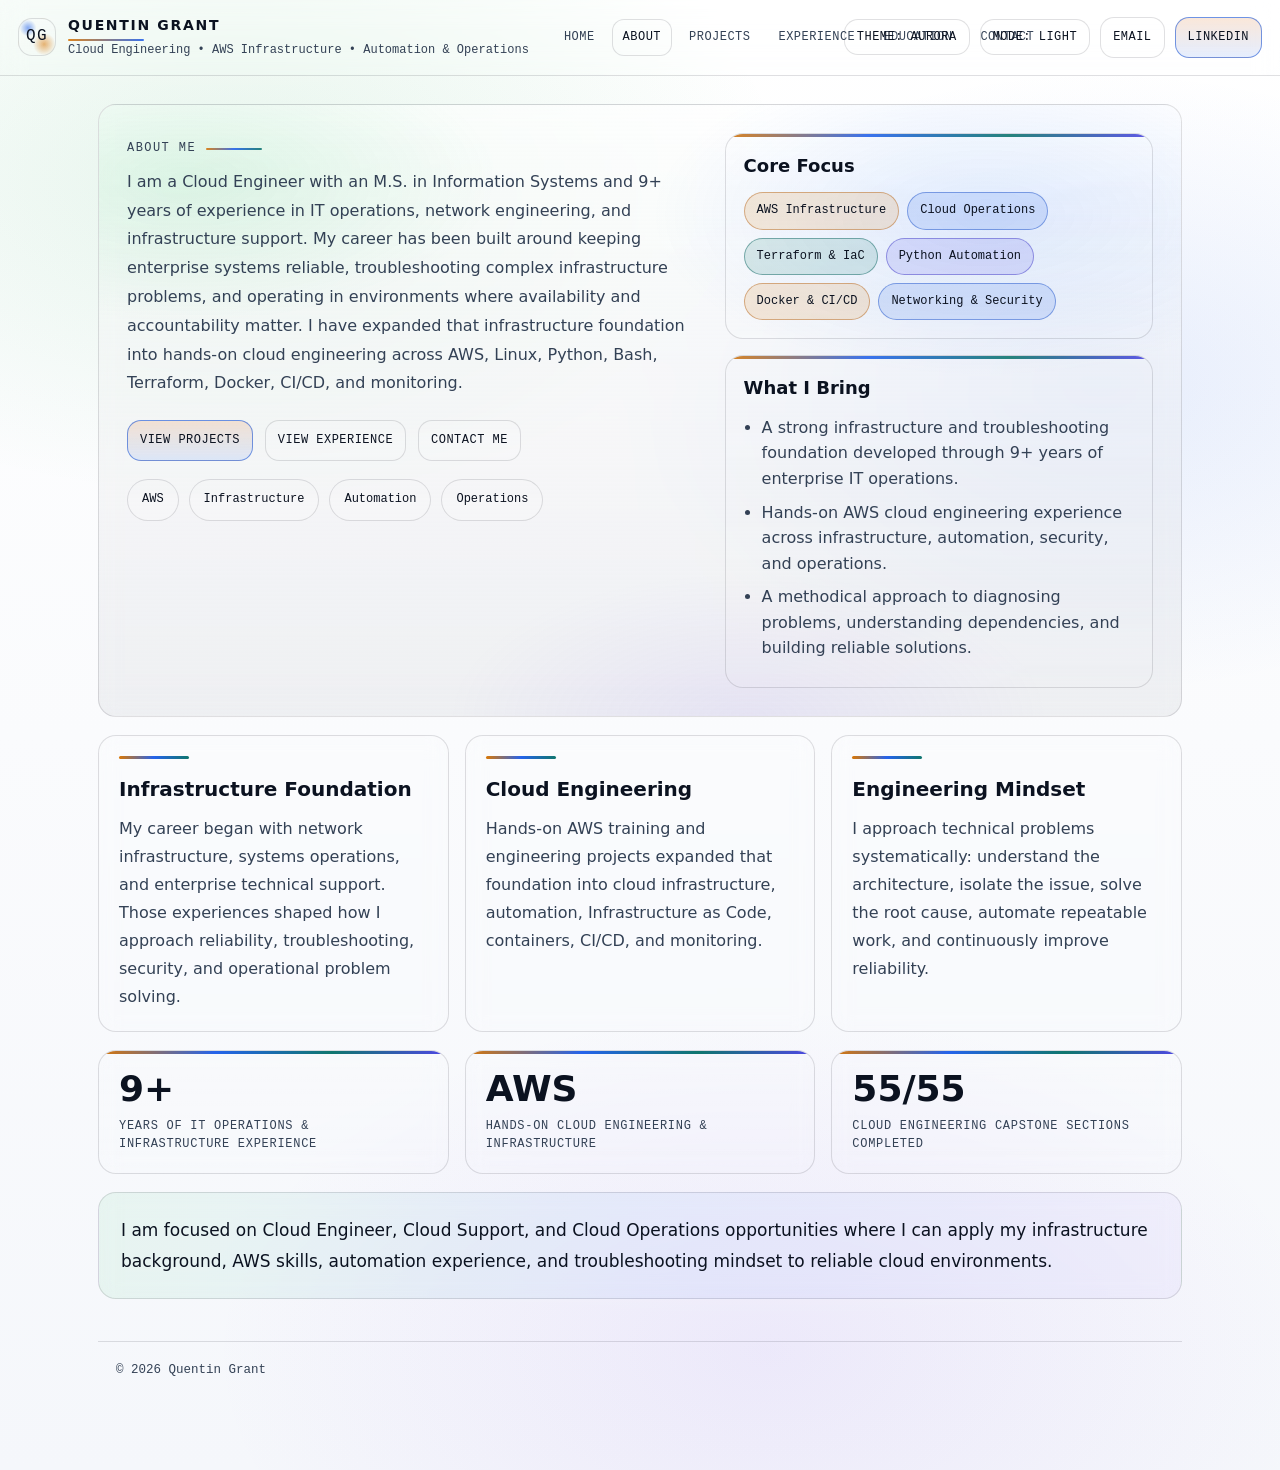
==== commit 2bfd13c0: "Update about.html" ====
--- a/about.html
+++ b/about.html
@@ -3,12 +3,22 @@
 <head>
   <meta charset="utf-8" />
   <meta name="viewport" content="width=device-width,initial-scale=1" />
-  <meta name="description" content="About Quentin Grant — AWS Cloud Engineer" />
+
+  <meta
+    name="description"
+    content="About Quentin Grant — Cloud Engineer specializing in AWS infrastructure, automation, and operations."
+  />
+
   <meta property="og:title" content="Quentin Grant | About" />
-  <meta property="og:description" content="AWS Cloud Engineer • AWS Cloud Infrastructure • IT Operations • Security" />
+  <meta
+    property="og:description"
+    content="Cloud Engineering • AWS Infrastructure • Automation & Operations"
+  />
   <meta property="og:type" content="website" />
   <meta property="og:image" content="profile.jpg.jpg" />
+
   <title>Quentin Grant | About</title>
+
   <link rel="stylesheet" href="styles.css" />
 
   <style>
@@ -122,13 +132,6 @@
       background:rgba(255,255,255,.04);
       padding:18px;
       overflow:hidden;
-      transition:transform .25s ease, box-shadow .25s ease, border-color .25s ease;
-    }
-
-    .about-panel:hover{
-      transform:translateY(-4px);
-      box-shadow:0 18px 34px rgba(0,0,0,.22);
-      border-color:rgba(255,255,255,.2);
     }
 
     .about-panel::before{
@@ -143,7 +146,7 @@
     }
 
     .about-panel h3{
-      margin:0 0 10px;
+      margin:0 0 12px;
       font-size:18px;
     }
 
@@ -151,7 +154,6 @@
       display:flex;
       flex-wrap:wrap;
       gap:8px;
-      margin-top:8px;
     }
 
     .about-focus-tags span{
@@ -165,42 +167,6 @@
       white-space:nowrap;
       border:1px solid var(--line);
       color:var(--text);
-      transition:transform .2s ease, box-shadow .2s ease;
-    }
-
-    .about-focus-tags span:nth-child(1){
-      border-color: color-mix(in oklab, var(--a1) 60%, var(--line));
-      background: color-mix(in oklab, var(--a1) 18%, transparent);
-    }
-
-    .about-focus-tags span:nth-child(2){
-      border-color: color-mix(in oklab, var(--a2) 60%, var(--line));
-      background: color-mix(in oklab, var(--a2) 18%, transparent);
-    }
-
-    .about-focus-tags span:nth-child(3){
-      border-color: color-mix(in oklab, var(--a3) 60%, var(--line));
-      background: color-mix(in oklab, var(--a3) 18%, transparent);
-    }
-
-    .about-focus-tags span:nth-child(4){
-      border-color: color-mix(in oklab, var(--a4) 60%, var(--line));
-      background: color-mix(in oklab, var(--a4) 18%, transparent);
-    }
-
-    .about-focus-tags span:nth-child(5){
-      border-color: color-mix(in oklab, var(--a2) 60%, var(--line));
-      background: color-mix(in oklab, var(--a2) 18%, transparent);
-    }
-
-    .about-focus-tags span:nth-child(6){
-      border-color: color-mix(in oklab, var(--a3) 60%, var(--line));
-      background: color-mix(in oklab, var(--a3) 18%, transparent);
-    }
-
-    .about-focus-tags span:hover{
-      transform:translateY(-2px);
-      box-shadow:0 6px 14px rgba(0,0,0,.25);
     }
 
     .about-list{
@@ -216,7 +182,7 @@
 
     .about-story{
       display:grid;
-      grid-template-columns:repeat(3, 1fr);
+      grid-template-columns:repeat(3,1fr);
       gap:16px;
     }
 
@@ -226,13 +192,6 @@
       border-radius:18px;
       border:1px solid var(--line);
       background:rgba(255,255,255,.035);
-      overflow:hidden;
-      transition:transform .25s ease, box-shadow .25s ease;
-    }
-
-    .story-card:hover{
-      transform:translateY(-4px);
-      box-shadow:0 18px 34px rgba(0,0,0,.2);
     }
 
     .story-card .story-line{
@@ -256,7 +215,7 @@
 
     .about-stats{
       display:grid;
-      grid-template-columns:repeat(3, 1fr);
+      grid-template-columns:repeat(3,1fr);
       gap:16px;
     }
 
@@ -265,7 +224,7 @@
       padding:20px;
       border-radius:18px;
       border:1px solid var(--line);
-      background:linear-gradient(180deg, rgba(255,255,255,.07), rgba(255,255,255,.03));
+      background:linear-gradient(180deg,rgba(255,255,255,.07),rgba(255,255,255,.03));
       overflow:hidden;
     }
 
@@ -275,12 +234,11 @@
       inset:0 auto auto 0;
       width:100%;
       height:3px;
-      background:linear-gradient(90deg, var(--a1), var(--a2), var(--a3), var(--a4));
-      opacity:.95;
+      background:linear-gradient(90deg,var(--a1),var(--a2),var(--a3),var(--a4));
     }
 
     .about-stat-number{
-      font-size:40px;
+      font-size:36px;
       font-weight:800;
       line-height:1;
       margin-bottom:10px;
@@ -289,63 +247,22 @@
     .about-stat-label{
       font-family:var(--mono);
       font-size:12px;
-      letter-spacing:.08em;
+      letter-spacing:.06em;
       text-transform:uppercase;
       color:var(--muted);
       line-height:1.5;
-    }
-
-    .about-strength-grid{
-      display:grid;
-      grid-template-columns:repeat(2, 1fr);
-      gap:16px;
-    }
-
-    .about-strength{
-      position:relative;
-      padding:20px;
-      border-radius:18px;
-      border:1px solid var(--line);
-      background:rgba(255,255,255,.035);
-      overflow:hidden;
-      transition:transform .25s ease, box-shadow .25s ease;
-    }
-
-    .about-strength:hover{
-      transform:translateY(-4px);
-      box-shadow:0 18px 34px rgba(0,0,0,.2);
-    }
-
-    .about-strength::before{
-      content:"";
-      position:absolute;
-      left:0;
-      top:0;
-      right:0;
-      height:3px;
-    }
-
-    .about-strength:nth-child(1)::before{ background:linear-gradient(90deg, var(--a1), transparent); }
-    .about-strength:nth-child(2)::before{ background:linear-gradient(90deg, var(--a2), transparent); }
-    .about-strength:nth-child(3)::before{ background:linear-gradient(90deg, var(--a3), transparent); }
-    .about-strength:nth-child(4)::before{ background:linear-gradient(90deg, var(--a4), transparent); }
-
-    .about-strength h3{
-      margin:0 0 10px;
-      font-size:19px;
-    }
-
-    .about-strength p{
-      margin:0;
-      color:var(--muted);
-      line-height:1.75;
     }
 
     .about-cta-box{
       padding:22px;
       border-radius:18px;
       border:1px solid var(--line);
-      background:linear-gradient(90deg, rgba(34,197,94,.07), rgba(59,130,246,.07), rgba(167,139,250,.07));
+      background:linear-gradient(
+        90deg,
+        rgba(34,197,94,.07),
+        rgba(59,130,246,.07),
+        rgba(167,139,250,.07)
+      );
     }
 
     .about-cta-box p{
@@ -355,31 +272,31 @@
       color:var(--text);
     }
 
-    @media (max-width: 980px){
+    @media (max-width:980px){
       .about-hero-grid,
       .about-story,
-      .about-stats,
-      .about-strength-grid{
+      .about-stats{
         grid-template-columns:1fr;
       }
-
-      .about-title{
-        max-width:none;
-      }
     }
   </style>
 </head>
 
 <body data-theme="aurora" data-page="about">
+
   <a class="skip" href="#content">Skip to content</a>
 
   <header>
     <div class="topbar">
+
       <div class="brand">
         <div class="logo" aria-hidden="true">QG</div>
+
         <div>
           <h1>Quentin Grant</h1>
-          <p>AWS Cloud Infrastructure • IT Operations • Cloud Security</p>
+          <p>
+            Cloud Engineering • AWS Infrastructure • Automation & Operations
+          </p>
         </div>
       </div>
 
@@ -393,163 +310,298 @@
       </nav>
 
       <div class="actions">
-        <button class="btn" id="themeBtn" type="button">Theme: Aurora</button>
-        <button class="btn" id="modeBtn" type="button">Mode: Dark</button>
-        <a class="btn" href="mailto:Quentingrant82@gmail.com">Email</a>
-        <a class="btn primary" href="https://www.linkedin.com/in/quentingrant/" target="_blank" rel="noreferrer">LinkedIn</a>
+
+        <button class="btn" id="themeBtn" type="button">
+          Theme: Aurora
+        </button>
+
+        <button class="btn" id="modeBtn" type="button">
+          Mode: Dark
+        </button>
+
+        <a class="btn" href="mailto:Quentingrant82@gmail.com">
+          Email
+        </a>
+
+        <a
+          class="btn primary"
+          href="https://www.linkedin.com/in/quentingrant/"
+          target="_blank"
+          rel="noreferrer"
+        >
+          LinkedIn
+        </a>
+
       </div>
     </div>
   </header>
 
+
   <main id="content" class="about-shell">
 
+
+    <!-- ABOUT HERO -->
+
     <section class="card about-hero">
+
       <div class="about-hero-grid">
+
         <div class="about-main">
-          <div class="about-kicker">About Me</div>
+
+          <div class="about-kicker">
+            About Me
+          </div>
+
           <p class="about-lead">
-            I am an Information Systems graduate with 9+ years of experience in IT operations, network infrastructure, and technical support, transitioning into cloud engineering. 
-            My background in troubleshooting enterprise systems, resolving complex technical issues, and improving infrastructure reliability has provided a strong foundation for working with AWS cloud environments.
-
-            I have hands-on experience with AWS, Terraform, Linux administration, and automation, with a focus on building secure, scalable, and reliable infrastructure. 
-            I enjoy solving complex technical problems, automating processes, and continuously expanding my skills in cloud engineering and DevOps practices.
+            I am a Cloud Engineer with an M.S. in Information Systems
+            and 9+ years of experience in IT operations, network engineering,
+            and infrastructure support.
+
+            My career has been built around keeping enterprise systems
+            reliable, troubleshooting complex infrastructure problems,
+            and operating in environments where availability and
+            accountability matter.
+
+            I have expanded that infrastructure foundation into hands-on
+            cloud engineering across AWS, Linux, Python, Bash, Terraform,
+            Docker, CI/CD, and monitoring.
           </p>
 
+
           <div class="about-action-row">
-            <a class="btn primary" href="projects.html">View Projects</a>
-            <a class="btn" href="experience.html">View Experience</a>
-            <a class="btn" href="contact.html">Contact Me</a>
+
+            <a
+              class="btn primary"
+              href="projects.html"
+            >
+              View Projects
+            </a>
+
+            <a
+              class="btn"
+              href="experience.html"
+            >
+              View Experience
+            </a>
+
+            <a
+              class="btn"
+              href="contact.html"
+            >
+              Contact Me
+            </a>
+
           </div>
 
+
           <div class="about-mini-row">
-            <span class="about-mini-chip">AWS</span>
-            <span class="about-mini-chip">Linux</span>
-            <span class="about-mini-chip">Networking</span>
+
+            <span class="about-mini-chip">
+              AWS
+            </span>
+
+            <span class="about-mini-chip">
+              Infrastructure
+            </span>
+
+            <span class="about-mini-chip">
+              Automation
+            </span>
+
+            <span class="about-mini-chip">
+              Operations
+            </span>
+
           </div>
-        </div>
+
+        </div>
+
 
         <aside class="about-side">
+
           <div class="about-panel">
-            <h3>Core Focus Areas</h3>
+
+            <h3>
+              Core Focus
+            </h3>
+
             <div class="about-focus-tags">
-              <span>AWS Cloud Infrastructure</span>
+
+              <span>AWS Infrastructure</span>
               <span>Cloud Operations</span>
-              <span>Network Engineering</span>
-              <span>Linux Administration</span>
-              <span>Cloud Security</span>
-              <span>Technical Documentation</span>
+              <span>Terraform & IaC</span>
+              <span>Python Automation</span>
+              <span>Docker & CI/CD</span>
+              <span>Networking & Security</span>
+
             </div>
+
           </div>
 
+
           <div class="about-panel">
-            <h3>What I Bring</h3>
+
+            <h3>
+              What I Bring
+            </h3>
+
             <ul class="about-list">
-              <li> Hands-on experience designing, deploying, and troubleshooting AWS environments using core services including EC2, S3, IAM, VPC, CloudFront, Route 53, Lambda, and CloudWatch. 
-                   Skilled in Infrastructure as Code (IaC) with Terraform to automate repeatable and scalable cloud deployments. </li>
-
-              <li> 9+ years of experience supporting enterprise infrastructure, troubleshooting complex network pathways, analyzing connectivity issues, and performing root-cause analysis across Windows and Linux environments. </li>
-
-              <li> Experienced with IAM policies, least-privilege access principles, vulnerability remediation, access control auditing, and infrastructure monitoring practices designed to improve system reliability and operational security. </li>
-
-              <li> Utilizing Python, Bash scripting, AWS CLI, and automation practices to streamline operational tasks while creating clear technical documentation and runbooks that improve troubleshooting efficiency and team collaboration. </li>
+
+              <li>
+                A strong infrastructure and troubleshooting foundation
+                developed through 9+ years of enterprise IT operations.
+              </li>
+
+              <li>
+                Hands-on AWS cloud engineering experience across
+                infrastructure, automation, security, and operations.
+              </li>
+
+              <li>
+                A methodical approach to diagnosing problems,
+                understanding dependencies, and building reliable solutions.
+              </li>
+
             </ul>
+
           </div>
+
         </aside>
+
       </div>
+
     </section>
 
+
+    <!-- PROFESSIONAL STORY -->
+
     <section class="about-story">
+
       <article class="story-card card">
+
         <div class="story-line"></div>
-        <h3>Why Cloud</h3>
+
+        <h3>
+          Infrastructure Foundation
+        </h3>
+
         <p>
-          Cloud engineering combines the areas I enjoy most: troubleshooting, reliability, security, and automation. 
-          I enjoy understanding how systems connect, solving complex technical problems, and building infrastructure that is more stable, scalable, and dependable.
+          My career began with network infrastructure, systems operations,
+          and enterprise technical support. Those experiences shaped how
+          I approach reliability, troubleshooting, security, and operational
+          problem solving.
         </p>
+
       </article>
 
+
       <article class="story-card card">
+
         <div class="story-line"></div>
-        <h3>How I Work</h3>
+
+        <h3>
+          Cloud Engineering
+        </h3>
+
         <p>
-          I approach technical challenges with a methodical troubleshooting mindset: first gaining visibility, identifying root causes, and implementing reliable, repeatable solutions. 
-          I value automation, clear documentation, and effective communication to build infrastructure that is stable, secure, and easier to maintain.
+          Hands-on AWS training and engineering projects expanded that
+          foundation into cloud infrastructure, automation, Infrastructure
+          as Code, containers, CI/CD, and monitoring.
         </p>
+
       </article>
 
+
       <article class="story-card card">
+
         <div class="story-line"></div>
-        <h3>What I'm Building</h3>
+
+        <h3>
+          Engineering Mindset
+        </h3>
+
         <p>
-          I am building hands-on cloud engineering experience through AWS projects focused on infrastructure automation, security, and reliability. 
-          My current work includes AWS infrastructure, Terraform, Linux administration, Python automation, and DevOps practices to create scalable and maintainable cloud environments.
+          I approach technical problems systematically: understand the
+          architecture, isolate the issue, solve the root cause, automate
+          repeatable work, and continuously improve reliability.
         </p>
+
       </article>
+
     </section>
 
+
+    <!-- HIGHLIGHTS -->
+
     <section class="about-stats">
+
       <div class="about-stat card">
-        <div class="about-stat-number">20+</div>
-        <div class="about-stat-label">20+ Enterprise Technical Issues Resolved Daily</div>
+
+        <div class="about-stat-number">
+          9+
+        </div>
+
+        <div class="about-stat-label">
+          Years of IT Operations & Infrastructure Experience
+        </div>
+
       </div>
 
+
       <div class="about-stat card">
-        <div class="about-stat-number">Security Improvements</div>
-        <div class="about-stat-label">Vulnerability Remediation & Infrastructure Hardening</div>
+
+        <div class="about-stat-number">
+          AWS
+        </div>
+
+        <div class="about-stat-label">
+          Hands-On Cloud Engineering & Infrastructure
+        </div>
+
       </div>
 
+
       <div class="about-stat card">
-        <div class="about-stat-number">AWS Cloud Engineering</div>
-        <div class="about-stat-label">Hands-On Infrastructure Deployment & Automation Projects</div>
+
+        <div class="about-stat-number">
+          55/55
+        </div>
+
+        <div class="about-stat-label">
+          Cloud Engineering Capstone Sections Completed
+        </div>
+
       </div>
+
     </section>
 
-    <section class="about-strength-grid">
-      <article class="about-strength card">
-        <h3>Cloud Support Mindset</h3>
-        <p>
-          I approach cloud challenges with a focus on troubleshooting, reliability, security, and continuous improvement. 
-          I enjoy identifying root causes, improving operational processes, and building dependable infrastructure that teams can rely on.
-        </p>
-      </article>
-
-      <article class="about-strength card">
-        <h3>Technical Foundation</h3>
-        <p>
-          My technical foundation combines 9+ years of IT operations, networking, infrastructure support, and systems administration experience with hands-on AWS, Linux, and Infrastructure as Code practices. 
-          I focus on troubleshooting complex environments, improving reliability, and building secure cloud solutions.
-        </p>
-      </article>
-
-      <article class="about-strength card">
-        <h3>Security Awareness</h3>
-        <p>
-          I apply a security-first approach to infrastructure by focusing on access controls, least-privilege principles, monitoring, and vulnerability remediation. 
-          I prioritize building cloud environments that are secure, reliable, and easier to maintain.
-        </p>
-      </article>
-
-      <article class="about-strength card">
-        <h3>Clear Communication</h3>
-        <p>
-          I value clear documentation and communication because they improve troubleshooting, collaboration, and operational reliability. 
-          Well-documented processes help teams resolve issues faster and maintain consistent, dependable infrastructure.
-        </p>
-      </article>
+
+    <!-- CTA -->
+
+    <section class="about-cta-box card">
+
+      <p>
+        I am focused on Cloud Engineer, Cloud Support, and Cloud Operations
+        opportunities where I can apply my infrastructure background,
+        AWS skills, automation experience, and troubleshooting mindset
+        to reliable cloud environments.
+      </p>
+
     </section>
 
-    <section class="about-cta-box card">
-      <p>
-        I am pursuing Cloud Support Engineer and Junior Cloud Engineer opportunities where I can leverage my background in IT operations, AWS, Terraform, Linux, and networking to troubleshoot and improve cloud infrastructure. 
-        I am passionate about building secure, reliable environments while expanding my expertise in automation and cloud engineering.
-      </p>
-    </section>
 
     <div class="footer">
-      <div>© <span id="year"></span> Quentin Grant</div>
+
+      <div>
+        © <span id="year"></span> Quentin Grant
+      </div>
+
     </div>
+
   </main>
 
+
   <script src="script.js"></script>
+
 </body>
-</html>+</html>
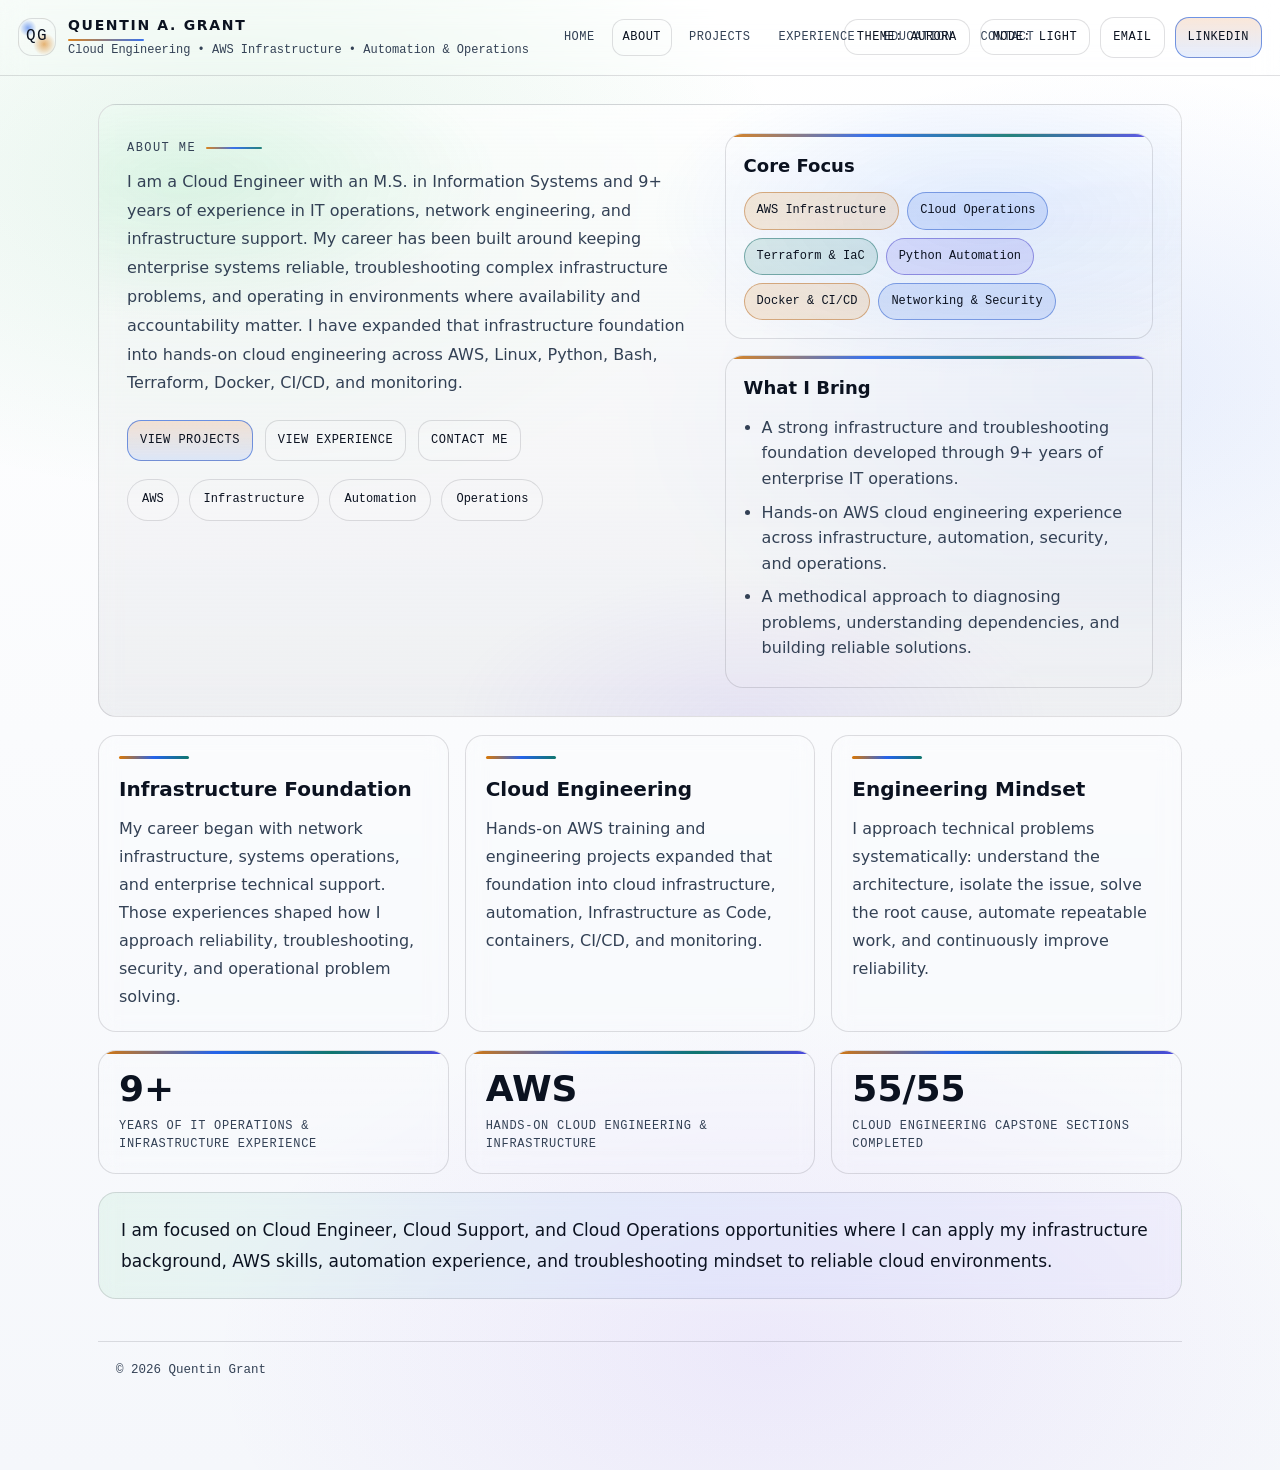
==== commit f505ef26: "Update about.html" ====
--- a/about.html
+++ b/about.html
@@ -15,9 +15,9 @@
     content="Cloud Engineering • AWS Infrastructure • Automation & Operations"
   />
   <meta property="og:type" content="website" />
-  <meta property="og:image" content="profile.jpg.jpg" />
-
-  <title>Quentin Grant | About</title>
+  <meta property="og:image" content="(Main) Profile Photo.jpg" />
+
+  <title>Quentin A. Grant | About</title>
 
   <link rel="stylesheet" href="styles.css" />
 
@@ -293,7 +293,7 @@
         <div class="logo" aria-hidden="true">QG</div>
 
         <div>
-          <h1>Quentin Grant</h1>
+          <h1>Quentin A. Grant</h1>
           <p>
             Cloud Engineering • AWS Infrastructure • Automation & Operations
           </p>
--- a/styles.css
+++ b/styles.css
@@ -1557,4 +1557,4 @@
   .pageHero .sub{
     max-width:none;
   }
-}+}
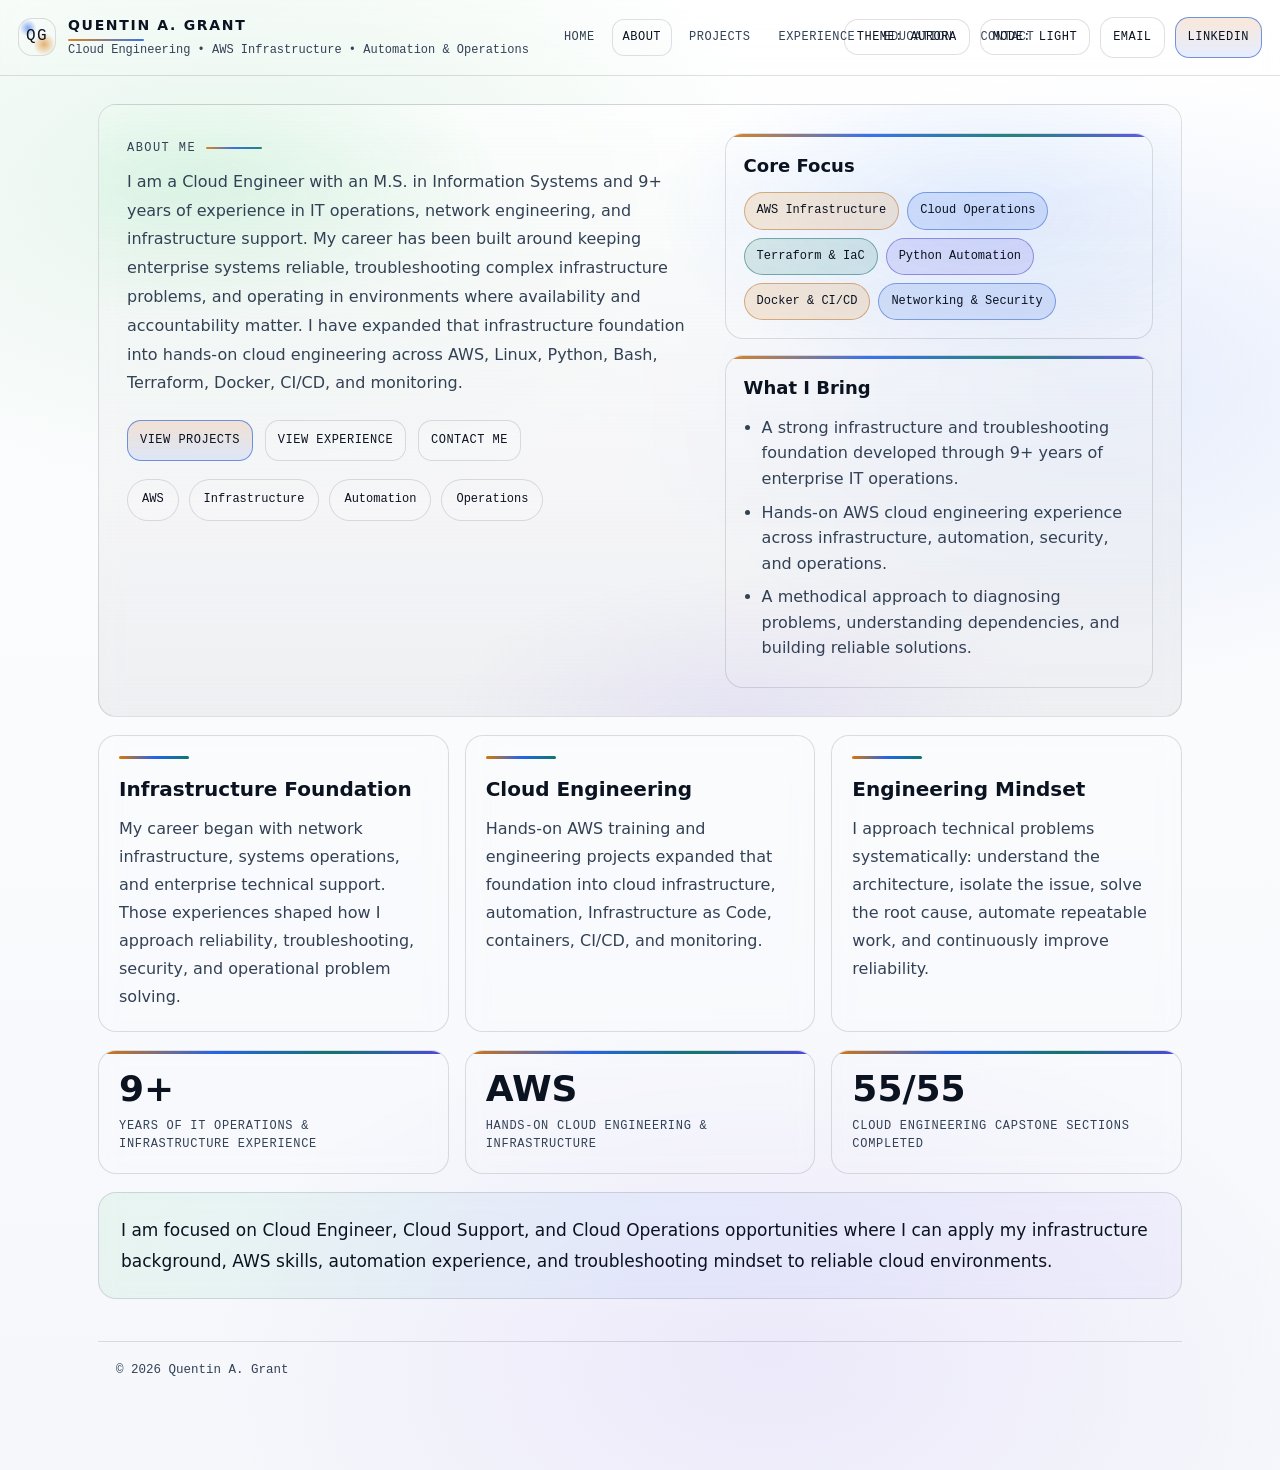
==== commit f776c9d1: "Update about.html" ====
--- a/about.html
+++ b/about.html
@@ -593,7 +593,7 @@
     <div class="footer">
 
       <div>
-        © <span id="year"></span> Quentin Grant
+        © <span id="year"></span> Quentin A. Grant
       </div>
 
     </div>
